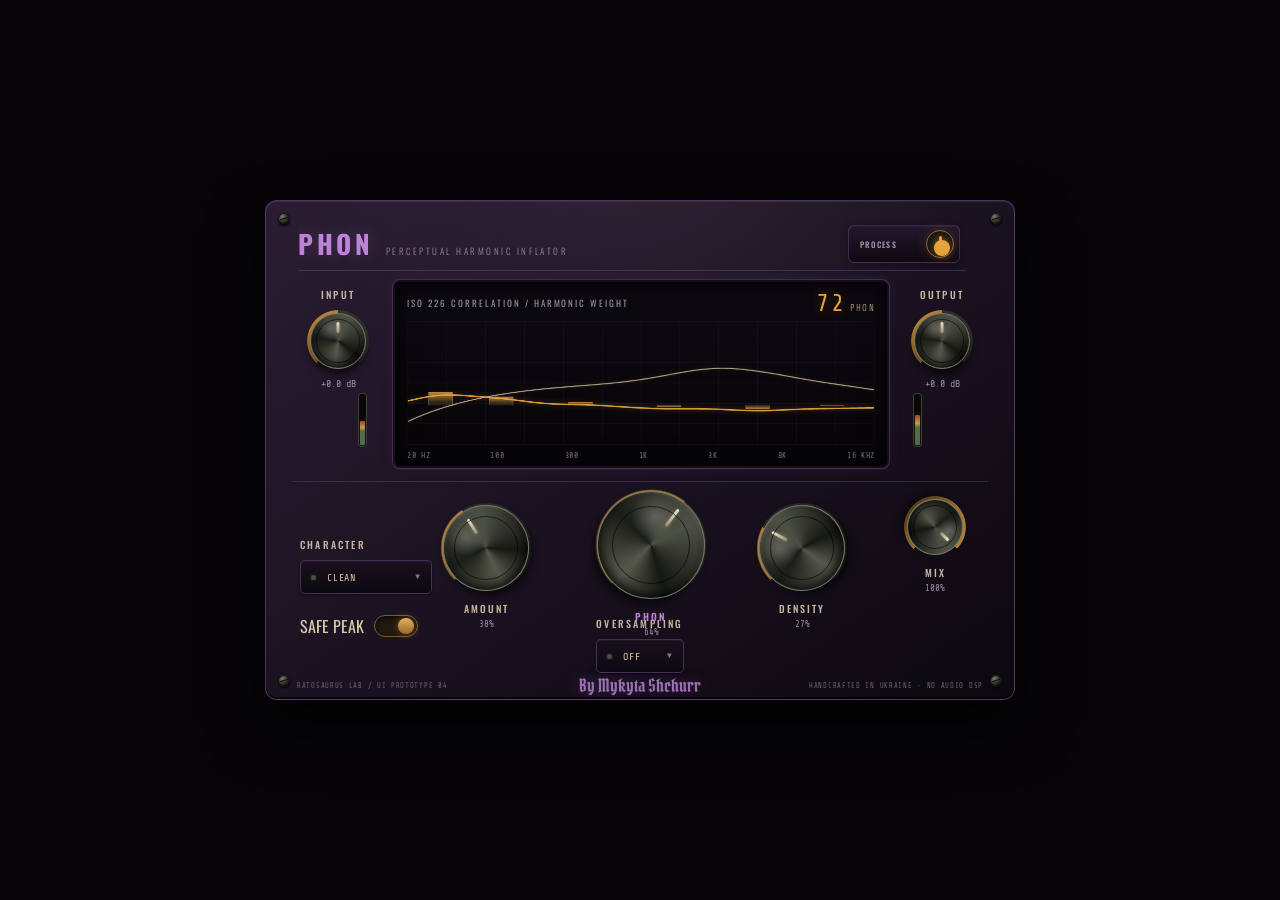
==== docs/index.html @ ac2d0121 "Copy UI prototype to /docs for GitHub Pages" ====
<!DOCTYPE html>
<html lang="uk">
<head>
<meta charset="utf-8" />
<meta name="viewport" content="width=device-width, initial-scale=1" />
<title>PHON — Perceptual Harmonic Inflator UI Prototype v4</title>
<link rel="preconnect" href="https://fonts.googleapis.com">
<link rel="preconnect" href="https://fonts.gstatic.com" crossorigin>
<link href="https://fonts.googleapis.com/css2?family=Oswald:wght@300;400;500;600;700&family=Pirata+One&family=Share+Tech+Mono&display=swap" rel="stylesheet">
<style>
 :root {
 --bg: #0a070c;
 --face: #1b1222;
 --panel: #241830;
 --panel2: #3a2a44;
 --edge: #7c4f96;
 --edge-dark: #09060b;
 --ivory: #d8c9a8;
 --muted: #9a8aa6;
 --purple: #b06fd0;
 --purple2: #bd83d6;
 --brass: #a9864e;
 --brass2: #d8c79e;
 --amber: #e6a33c;
 --red: #b8242a;
 --green: #71856a;
 }

 * { box-sizing: border-box; user-select: none; }
 html, body {
 height: 100%; margin: 0; background: #070508; color: var(--ivory);
 font-family: 'Oswald', 'Arial Narrow', Arial, sans-serif;
 }
 body { display: grid; place-items: center; overflow: hidden; }

 .shell {
 width:750px; height:500px; position:relative; overflow:hidden;
 transform:scale(var(--ui-scale, 1)); transform-origin:center center;
 border: 1px solid rgba(124,79,150,.58);
 border-radius: 12px;
 background:
 radial-gradient(circle at 50% -20%, rgba(255,255,255,.06), transparent 48%),
 linear-gradient(145deg, #2a1d32, #17101d 62%, #0c080f);
 box-shadow:
 0 26px 55px rgba(0,0,0,.72),
 inset 0 1px 0 rgba(255,255,255,.07),
 inset 0 -2px 0 rgba(0,0,0,.75);
 }
 .shell::before {
 content: ""; position: absolute; inset: 0; pointer-events: none; opacity: .12;
 background-image: repeating-linear-gradient(90deg, rgba(189,131,214,.035) 0 1px, transparent 1px 4px);
 mix-blend-mode: overlay;
 }

 .screw { position:absolute; width:12px; height:12px; border-radius:50%;
 background: radial-gradient(circle at 35% 30%, #77796d, #24261f 52%, #080907 74%);
 box-shadow: inset 0 0 0 1px #10110e, 0 1px 2px #000;
 }
 .screw::after { content:""; position:absolute; left:2px; right:2px; top:5px; height:1px; background:#0b0c09; transform:rotate(-18deg); }
 .s1{left:12px;top:12px}.s2{right:12px;top:12px}.s3{left:12px;bottom:12px}.s4{right:12px;bottom:12px}

 .topbar {
 position:absolute; left:32px; right:48px; top:16px; height:54px;
 display:grid; grid-template-columns:minmax(0,1fr) 118px; align-items:center; column-gap:24px;
 border-bottom:1px solid rgba(124,79,150,.38);
 }
 .brand { min-width:0; display:flex; align-items:baseline; gap:12px; overflow:hidden; }
 .brand .name { font-family:'Oswald',sans-serif; letter-spacing:.14em; font-size:26px; font-weight:700; color:var(--purple2); text-shadow:0 0 18px rgba(176,111,208,.28); }
 .brand .tag { min-width:0; overflow:hidden; white-space:nowrap; text-overflow:ellipsis; font-family:'Oswald',sans-serif; font-weight:300; font-size:9px; letter-spacing:.28em; color:#9a8aa6; text-transform:uppercase; }
 .serial { font-family:'Share Tech Mono',monospace; font-size:8px; color:#7a6a86; letter-spacing:.08em; white-space:nowrap; }

 .io { position:absolute; top:86px; width:96px; text-align:center; }
 .io.input{left:24px}.io.output{right:24px}

 .label { font-family:'Oswald',sans-serif; font-weight:500; font-size:10px; letter-spacing:.22em; color:#c9b8a0; text-transform:uppercase; margin-bottom:6px; }
 .subvalue { margin-top:4px; font-family:'Share Tech Mono',monospace; font-size:10px; color:#9a8aa6; }

 .display-wrap {
 position:absolute; left:126px; top:78px; width:498px; height:190px;
 border-radius:8px;
 background: linear-gradient(#0d0910, #070508);
 border:1px solid rgba(124,79,150,.52);
 box-shadow: inset 0 0 0 2px #160d18, inset 0 0 28px rgba(0,0,0,.92), 0 1px 0 rgba(255,255,255,.04), 0 0 14px rgba(124,79,150,.08);
 overflow:hidden;
 }
 .display-head { position:absolute; left:14px; right:14px; top:10px; height:26px; display:flex; justify-content:space-between; align-items:center; z-index:2; }
 .display-title { font-family:'Oswald',sans-serif; font-weight:400; font-size:9px; letter-spacing:.22em; color:#9a8aa6; }
 .phon-readout { font-family:'Share Tech Mono',monospace; color:var(--amber); letter-spacing:.08em; }
 .phon-readout strong{font-size:24px; font-weight:500; text-shadow:0 0 12px rgba(225,139,39,.35)}
 .phon-readout span{font-size:9px; color:#9a8b70; margin-left:5px}
 #scope { position:absolute; inset:0; width:100%; height:100%; }
 .display-footer { position:absolute; left:14px; right:14px; bottom:8px; display:flex; justify-content:space-between; z-index:2; color:#7a6a86; font-family:'Share Tech Mono',monospace; font-size:8px; letter-spacing:.08em; }

 .meter { position:absolute; top:192px; width:9px; height:54px; border:1px solid #3d4036; background:#070806; border-radius:3px; overflow:hidden; }
 .meter.input{left:92px}.meter.output{right:92px}
 .meter-fill{position:absolute; left:1px; right:1px; bottom:1px; height:35%; border-radius:1px; background:linear-gradient(to top,#536c4d 0 58%,#c29a42 72%,#a64432 100%); box-shadow:0 0 7px rgba(183,144,53,.24)}

 .bottom-panel {
 position:absolute; left:26px; right:26px; bottom:26px; height:192px;
 border-top:1px solid rgba(124,79,150,.34);
 display:flex; align-items:flex-end; justify-content:center;
 }

 .knob-unit { position:absolute; text-align:center; }
 .amount{left:146px; top:18px}.phon{left:300px; top:4px}.density{left:462px; top:18px}
 .mix{left:610px; top:12px}

 .knob {
 --angle:-135deg;
 width:96px; height:96px; position:relative; margin:auto; cursor:ns-resize;
 border-radius:50%; touch-action:none; outline:none;
 }
 .knob:hover { filter:brightness(1.08); }
 .knob:focus-visible { box-shadow:0 0 0 2px rgba(189,131,214,.48), 0 0 16px rgba(176,111,208,.18); }
 .knob.dragging { filter:brightness(1.15); }
 .knob.large{width:96px;height:96px}.knob.hero{width:118px;height:118px}.knob.small{width:66px;height:66px}
 .knob-face {
 position:absolute; inset:5px; border-radius:50%;
 background:
 radial-gradient(circle at 36% 27%, rgba(255,255,255,.20), transparent 22%),
 conic-gradient(from 25deg,#4d5045,#161813 28%,#55584b 45%,#1b1d18 70%,#44473c 91%,#4d5045);
 border:1px solid #777967;
 box-shadow:0 6px 8px rgba(0,0,0,.62), inset 0 2px 3px rgba(255,255,255,.08), inset 0 -5px 8px rgba(0,0,0,.75);
 transform:rotate(var(--angle));
 }
 .knob-face::before {
 content:""; position:absolute; left:50%; top:8px; width:3px; height:20%; transform:translateX(-50%);
 background:linear-gradient(#efe7d0,#9c8e70); border-radius:2px; box-shadow:0 0 4px rgba(255,225,167,.25);
 }
 .knob::before {
 content:""; position:absolute; inset:0; border-radius:50%;
 background:conic-gradient(from -135deg, var(--amber) 0deg, var(--amber) var(--arc,0deg), #36392f var(--arc,0deg), #36392f 270deg, transparent 270deg);
 -webkit-mask:radial-gradient(circle,transparent 57%,#000 59%,#000 65%,transparent 67%);
 mask:radial-gradient(circle,transparent 57%,#000 59%,#000 65%,transparent 67%);
 opacity:.78;
 }
 .knob::after {
 content:""; position:absolute; inset:17%; border-radius:50%; border:1px solid rgba(0,0,0,.6); pointer-events:none;
 }
 .knob-label{margin-top:5px; font-family:'Oswald',sans-serif; font-weight:500; font-size:10px; letter-spacing:.20em; color:#c9b8a0}
 .knob-value{font-family:'Share Tech Mono',monospace;font-size:9px;color:#9a8aa6;margin-top:3px}
 .hero-label{color:var(--purple2); font-weight:600; text-shadow:0 0 10px rgba(176,111,208,.24)}

 .character {
 position:absolute; left:8px; top:55px; width:132px; z-index:20;
 }

 .popup-select { position:relative; margin-top:8px; }
 .select-trigger {
 width:100%; height:34px; display:grid; grid-template-columns:10px 1fr 14px; align-items:center; gap:7px;
 padding:0 9px; border:1px solid rgba(124,79,150,.52); border-radius:5px;
 background:linear-gradient(#17101d,#0d0910); color:var(--ivory); cursor:pointer;
 box-shadow:inset 0 1px 0 rgba(255,255,255,.035), 0 1px 2px rgba(0,0,0,.55);
 font-family:'Share Tech Mono',monospace; font-size:10px; letter-spacing:.08em; text-align:left;
 }
 .select-trigger:hover,.select-trigger:focus-visible { border-color:rgba(189,131,214,.90); outline:none; }
 .popup-select.open .select-trigger { border-color:var(--brass2); box-shadow:0 0 12px rgba(216,199,158,.12), inset 0 1px 0 rgba(255,255,255,.05); }
 .select-led { width:7px; height:7px; border-radius:50%; background:#4d5044; box-shadow:inset 0 0 0 1px #111; }
 .popup-select.open .select-led { background:var(--amber); box-shadow:0 0 8px rgba(230,163,60,.65); }
 .select-value { overflow:hidden; white-space:nowrap; text-overflow:ellipsis; }
 .select-chevron { color:#887795; font-size:12px; text-align:right; transform:translateY(-1px); }
 .popup-select.open .select-chevron { transform:rotate(180deg) translateY(1px); }

 .select-menu {
 position:absolute; left:0; bottom:calc(100% + 7px); min-width:190px; display:none; z-index:90;
 padding:5px; border:1px solid rgba(189,131,214,.62); border-radius:7px;
 background:linear-gradient(155deg,#241830,#110b16 68%); box-shadow:0 16px 34px rgba(0,0,0,.72), inset 0 1px 0 rgba(255,255,255,.05);
 }
 .oversampling .select-menu { left:auto; right:0; min-width:180px; }
 .popup-select.open .select-menu { display:block; animation:menuIn .12s ease-out; }
 @keyframes menuIn { from { opacity:0; transform:translateY(5px) scale(.985); } to { opacity:1; transform:none; } }
 .select-option {
 width:100%; min-height:39px; display:grid; grid-template-columns:58px 1fr; align-items:center; gap:9px;
 padding:6px 8px; border:0; border-radius:4px; background:transparent; color:#94849f; cursor:pointer; text-align:left;
 font-family:'Oswald',sans-serif;
 }
 .select-option:hover,.select-option:focus-visible { background:rgba(176,111,208,.11); color:var(--ivory); outline:none; }
 .select-option.active { background:linear-gradient(90deg,rgba(169,134,78,.28),rgba(169,134,78,.04)); color:var(--brass2); }
 .select-option b { font-family:'Share Tech Mono',monospace; font-size:10px; font-weight:400; letter-spacing:.08em; }
 .select-option span { font-size:8px; font-weight:300; letter-spacing:.08em; line-height:1.25; color:#7e6e89; }
 .select-option.active span { color:#ab9678; }

 .switch-unit { position:absolute; left:8px; top:132px; width:118px; display:flex; align-items:center; justify-content:space-between; }
 .toggle { width:44px; height:22px; position:relative; border-radius:12px; border:1px solid #4a4d42; background:#0d0910; cursor:pointer; box-shadow:inset 0 2px 5px rgba(0,0,0,.7); }
 .toggle::after { content:""; position:absolute; width:16px; height:16px; top:2px; left:3px; border-radius:50%; background:linear-gradient(#7a7d6d,#34372e); transition:.16s; box-shadow:0 1px 3px #000; }
 .toggle.on{border-color:#765c39;background:#21180f}.toggle.on::after{left:23px;background:linear-gradient(#e0b15d,#9a692f);box-shadow:0 0 8px rgba(225,139,39,.45)}

 .bypass { position:absolute; right:8px; top:53px; width:118px; text-align:center; }
 .bypass-button { margin:7px auto 0; width:48px;height:48px;border-radius:50%;cursor:pointer;
 border:1px solid #4e5145;background:radial-gradient(circle,#20231d,#0d0f0c 67%);box-shadow:inset 0 0 0 4px #141611,0 2px 4px #000;
 position:relative;
 }
 .bypass-button::before{content:"";position:absolute;left:21px;top:9px;width:4px;height:16px;border-radius:2px;background:#696c5f}
 .bypass-button::after{content:"";position:absolute;left:13px;top:14px;width:20px;height:20px;border:3px solid #696c5f;border-top-color:transparent;border-radius:50%}
 .bypass-button.on{border-color:#956f3c;box-shadow:inset 0 0 0 4px #171510,0 0 14px rgba(226,139,39,.18)}
 .bypass-button.on::before,.bypass-button.on::after{background:var(--amber);border-color:var(--amber);border-top-color:transparent;filter:drop-shadow(0 0 4px rgba(225,139,39,.5))}

 .process-top { width:112px; height:38px; display:grid; grid-template-columns:1fr 30px; align-items:center; gap:8px;
 padding:0 5px 0 11px; border:1px solid rgba(124,79,150,.42); border-radius:6px;
 background:linear-gradient(180deg,rgba(36,24,48,.88),rgba(12,8,15,.92));
 box-shadow:inset 0 1px 0 rgba(255,255,255,.035),0 2px 7px rgba(0,0,0,.32);
 }
 .process-top .process-caption {
 min-width:0; font-family:'Oswald',sans-serif; font-weight:500; font-size:8px;
 letter-spacing:.16em; color:#a99ab3; text-align:left; white-space:nowrap;
 }
 .process-top .bypass-button { margin:0; width:28px; height:28px; justify-self:end; }
 .process-top .bypass-button::before { left:12px; top:5px; width:3px; height:10px; }
 .process-top .bypass-button::after { left:7px; top:9px; width:12px; height:12px; border-width:2px; }

 .footerbar { position:absolute; left:31px; right:31px; bottom:3px; height:20px; display:grid; grid-template-columns:1fr auto 1fr; align-items:center; }
 .footer-left,.footer-right { font-family:'Share Tech Mono',monospace; font-size:7px; letter-spacing:.10em; color:#6f6078; }
 .footer-right { text-align:right; }
 .signature { font-family:'Pirata One',serif; font-size:18px; line-height:1; color:#9a6fb0; text-shadow:0 0 14px rgba(176,111,208,.34); white-space:nowrap; padding:0 16px; }

 .tooltip { position:fixed; pointer-events:none; z-index:99; padding:6px 8px; background:#090a08; border:1px solid #4d5044; border-radius:4px; color:#bdb9a8; font-size:10px; opacity:0; transform:translateY(4px); transition:.1s; max-width:220px; }
 .tooltip.show{opacity:1;transform:translateY(0)}
</style>
</head>
<body>
<div class="shell" id="plugin">
 <span class="screw s1"></span><span class="screw s2"></span><span class="screw s3"></span><span class="screw s4"></span>
 <div class="topbar">
 <div class="brand"><div class="name">PHON</div><div class="tag">Perceptual Harmonic Inflator</div></div>
 <div class="top-actions">
 <div class="process-top">
 <span class="process-caption">PROCESS</span>
 <div class="bypass-button on" id="processButton" role="button" tabindex="0" aria-label="Process" aria-pressed="true" data-tip="Увімкнення або байпас усього процесора."></div>
 </div>
 </div>
 </div>

 <div class="io input">
 <div class="label">Input</div>
 <div class="knob small" data-id="input" data-min="-12" data-max="12" data-value="0" data-default="0" data-unit=" dB" data-tip="Вхідний трім перед аналізатором і генератором гармонік."><div class="knob-face"></div></div>
 <div class="subvalue" data-readout="input">0.0 dB</div>
 </div>
 <div class="meter input"><div class="meter-fill" id="meterIn"></div></div>

 <div class="io output">
 <div class="label">Output</div>
 <div class="knob small" data-id="output" data-min="-12" data-max="12" data-value="0" data-default="0" data-unit=" dB" data-tip="Вихідний трім після Safe Peak."><div class="knob-face"></div></div>
 <div class="subvalue" data-readout="output">0.0 dB</div>
 </div>
 <div class="meter output"><div class="meter-fill" id="meterOut"></div></div>

 <div class="display-wrap" data-tip="Візуалізація віртуального рівня PHON, кривої слухової чутливості та ваг шести гармонічних смуг.">
 <div class="display-head"><div class="display-title">ISO 226 CORRELATION / HARMONIC WEIGHT</div><div class="phon-readout"><strong id="phonNumber">62</strong><span>PHON</span></div></div>
 <canvas id="scope" width="996" height="380"></canvas>
 <div class="display-footer"><span>20 HZ</span><span>100</span><span>300</span><span>1K</span><span>3K</span><span>8K</span><span>16 KHZ</span></div>
 </div>

 <div class="bottom-panel">
 <div class="character">
 <div class="label">Character</div>
 <div class="popup-select" id="characterSelect" data-select="character">
 <button class="select-trigger" id="characterTrigger" type="button" aria-haspopup="menu" aria-expanded="false" data-tip="Вибір характеру гармонічного ядра.">
 <span class="select-led"></span><span class="select-value">CLEAN</span><span class="select-chevron">▾</span>
 </button>
 <div class="select-menu" role="menu" aria-label="Character mode">
 <button class="select-option active" type="button" role="menuitem" data-value="CLEAN"><b>CLEAN</b><span>Neutral harmonic remap</span></button>
 <button class="select-option" type="button" role="menuitem" data-value="TUBE"><b>TUBE</b><span>Even, soft and rounded</span></button>
 <button class="select-option" type="button" role="menuitem" data-value="IRON"><b>IRON</b><span>Odd, firm transformer tone</span></button>
 <button class="select-option" type="button" role="menuitem" data-value="DENSE"><b>DENSE</b><span>Maximum inflation density</span></button>
 </div>
 </div>
 </div>

 <div class="switch-unit">
 <span class="toggle-text">SAFE PEAK</span><div class="toggle on" id="safePeak" data-tip="Імітація true-peak захисту. У прототипі змінює поведінку вихідного індикатора."></div>
 </div>

 <div class="knob-unit amount">
 <div class="knob large" data-id="amount" data-min="0" data-max="100" data-value="38" data-default="35" data-unit="%" data-tip="Загальна інтенсивність генерації гармонік."><div class="knob-face"></div></div>
 <div class="knob-label">AMOUNT</div><div class="knob-value" data-readout="amount">38%</div>
 </div>

 <div class="knob-unit phon">
 <div class="knob hero" data-id="phon" data-min="0" data-max="100" data-value="64" data-default="50" data-unit="%" data-tip="Сила кореляції гармонік із моделлю слуху ISO 226. 0% = звичайний інфлятор."><div class="knob-face"></div></div>
 <div class="knob-label hero-label">PHON</div><div class="knob-value" data-readout="phon">64%</div>
 </div>

 <div class="knob-unit density">
 <div class="knob large" data-id="density" data-min="0" data-max="100" data-value="27" data-default="20" data-unit="%" data-tip="Адаптивне ущільнення та зменшення crest factor."><div class="knob-face"></div></div>
 <div class="knob-label">DENSITY</div><div class="knob-value" data-readout="density">27%</div>
 </div>

 <div class="knob-unit mix">
 <div class="knob small" data-id="mix" data-min="0" data-max="100" data-value="100" data-default="100" data-unit="%" data-tip="Глобальне співвідношення Dry/Wet."><div class="knob-face"></div></div>
 <div class="knob-label">MIX</div><div class="knob-value" data-readout="mix">100%</div>
 </div>

 <div class="oversampling">
 <div class="label">Oversampling</div>
 <div class="popup-select" id="oversamplingSelect" data-select="oversampling">
 <button class="select-trigger" id="oversamplingTrigger" type="button" aria-haspopup="menu" aria-expanded="false" data-tip="Вибір внутрішнього oversampling. OFF залишає нативну частоту дискретизації.">
 <span class="select-led"></span><span class="select-value">OFF</span><span class="select-chevron">▾</span>
 </button>
 <div class="select-menu" role="menu" aria-label="Oversampling mode">
 <button class="select-option active" type="button" role="menuitem" data-value="OFF"><b>OFF</b><span>Native sample rate</span></button>
 <button class="select-option" type="button" role="menuitem" data-value="2×"><b>2×</b><span>Low CPU / tracking</span></button>
 <button class="select-option" type="button" role="menuitem" data-value="4×"><b>4×</b><span>Balanced quality</span></button>
 <button class="select-option" type="button" role="menuitem" data-value="8×"><b>8×</b><span>Maximum quality</span></button>
 </div>
 </div>
 </div>
 </div>
 <div class="footerbar">
 <div class="footer-left">RATOSAURUS LAB / UI PROTOTYPE 04</div>
 <div class="signature">By Mykyta Shchurr</div>
 <div class="footer-right">HANDCRAFTED IN UKRAINE · NO AUDIO DSP</div>
 </div>
</div>
<div class="tooltip" id="tooltip"></div>
<script>
(() => {
 'use strict';

 const state = {
 input: 0, output: 0, amount: 38, phon: 64, density: 27, mix: 100,
 character: 'CLEAN', safePeak: true, process: true, oversampling: 'OFF'
 };

 const canvas = document.getElementById('scope');
 const ctx = canvas.getContext('2d');
 const tooltip = document.getElementById('tooltip');
 const meterIn = document.getElementById('meterIn');
 const meterOut = document.getElementById('meterOut');
 let phase = 0;

 function clamp(value, min, max) {
 return Math.max(min, Math.min(max, value));
 }

 function formatValue(id, value, unit) {
 if (id === 'input' || id === 'output') return `${value >= 0 ? '+' : ''}${value.toFixed(1)} dB`;
 return `${Math.round(value)}${unit}`;
 }

 function draw() {
 const w = canvas.width, h = canvas.height;
 ctx.clearRect(0, 0, w, h);

 const plot = { x: 30, y: 84, w: w - 60, h: h - 132 };
 ctx.save();
 ctx.strokeStyle = 'rgba(124,79,150,.16)';
 ctx.lineWidth = 1;
 for (let i = 0; i <= 12; i++) {
 const x = plot.x + plot.w * i / 12;
 ctx.beginPath(); ctx.moveTo(x, plot.y); ctx.lineTo(x, plot.y + plot.h); ctx.stroke();
 }
 for (let i = 0; i <= 6; i++) {
 const y = plot.y + plot.h * i / 6;
 ctx.beginPath(); ctx.moveTo(plot.x, y); ctx.lineTo(plot.x + plot.w, y); ctx.stroke();
 }

 const phonInfluence = state.phon / 100;
 const amount = state.process ? state.amount / 100 : 0;
 const charScale = ({ CLEAN: 0.72, TUBE: 0.86, IRON: 1.0, DENSE: 1.22 })[state.character] ?? 0.72;
 const osScale = ({ OFF: 0.94, '2×': 0.98, '4×': 1.0, '8×': 1.02 })[state.oversampling] ?? 1.0;
 const centers = [0.07, 0.20, 0.37, 0.56, 0.75, 0.91];
 const sensitivity = [1.0, 0.64, 0.23, -0.12, -0.29, -0.08];
 const weights = sensitivity.map((s, i) =>
 s * phonInfluence * amount * charScale * osScale * (1 + state.density / 220) * (1 + Math.sin(phase + i * .7) * .025)
 );

 centers.forEach((c, i) => {
 const x = plot.x + plot.w * c;
 const base = plot.y + plot.h * .68;
 const barH = weights[i] * plot.h * .55;
 const grad = ctx.createLinearGradient(0, base - barH, 0, base);
 grad.addColorStop(0, 'rgba(230,163,60,.84)');
 grad.addColorStop(1, 'rgba(98,85,51,.22)');
 ctx.fillStyle = grad;
 ctx.fillRect(x - 24, base - barH, 48, barH);
 ctx.strokeStyle = 'rgba(216,199,158,.40)';
 ctx.strokeRect(x - 24, base - barH, 48, barH);
 });

 ctx.beginPath();
 for (let i = 0; i <= 180; i++) {
 const t = i / 180;
 const low = .62 * Math.exp(-t * 5.4);
 const presence = -.20 * Math.exp(-Math.pow((t - .67) / .15, 2));
 const air = .14 * Math.pow(Math.max(0, t - .78) / .22, 1.65);
 const dynamic = 1 - phonInfluence * .72;
 const yy = .48 + (low + presence + air) * dynamic;
 const x = plot.x + plot.w * t, y = plot.y + plot.h * yy;
 i ? ctx.lineTo(x, y) : ctx.moveTo(x, y);
 }
 ctx.strokeStyle = 'rgba(216,201,168,.78)';
 ctx.lineWidth = 2.2;
 ctx.shadowColor = 'rgba(230,163,60,.25)';
 ctx.shadowBlur = 8;
 ctx.stroke();
 ctx.shadowBlur = 0;

 ctx.beginPath();
 for (let i = 0; i <= 180; i++) {
 const t = i / 180;
 let yv = 0;
 centers.forEach((c, j) => yv += weights[j] * Math.exp(-Math.pow((t - c) / .095, 2)));
 const x = plot.x + plot.w * t, y = plot.y + plot.h * (.70 - yv * .48);
 i ? ctx.lineTo(x, y) : ctx.moveTo(x, y);
 }
 ctx.strokeStyle = state.process ? 'rgba(230,163,60,.94)' : 'rgba(108,96,117,.48)';
 ctx.lineWidth = 3;
 ctx.shadowColor = state.process ? 'rgba(230,163,60,.45)' : 'transparent';
 ctx.shadowBlur = 12;
 ctx.stroke();
 ctx.restore();

 const virtualPhon = Math.round(30 + state.phon * .62 + state.input * .45 + state.amount * .06);
 document.getElementById('phonNumber').textContent = clamp(virtualPhon, 0, 100);
 }

 function setKnob(knob, value) {
 const id = knob.dataset.id;
 const min = Number(knob.dataset.min);
 const max = Number(knob.dataset.max);
 const nextValue = clamp(Number(value), min, max);
 knob.dataset.value = String(nextValue);
 state[id] = nextValue;

 const norm = (nextValue - min) / (max - min);
 knob.style.setProperty('--angle', `${-135 + norm * 270}deg`);
 knob.style.setProperty('--arc', `${norm * 270}deg`);
 knob.setAttribute('aria-valuenow', String(Math.round(nextValue * 10) / 10));

 const readout = document.querySelector(`[data-readout="${id}"]`);
 if (readout) readout.textContent = formatValue(id, nextValue, knob.dataset.unit || '');
 draw();
 }

 const knobs = [...document.querySelectorAll('.knob[data-id]')];
 knobs.forEach(knob => {
 knob.tabIndex = 0;
 knob.setAttribute('role', 'slider');
 knob.setAttribute('aria-label', knob.dataset.id);
 knob.setAttribute('aria-valuemin', knob.dataset.min);
 knob.setAttribute('aria-valuemax', knob.dataset.max);

 let drag = null;

 knob.addEventListener('pointerdown', event => {
 event.preventDefault();
 drag = { pointerId: event.pointerId, startY: event.clientY, startX: event.clientX, startValue: Number(knob.dataset.value) };
 knob.classList.add('dragging');
 knob.setPointerCapture?.(event.pointerId);
 knob.focus();
 });

 knob.addEventListener('pointermove', event => {
 if (!drag || drag.pointerId !== event.pointerId) return;
 const min = Number(knob.dataset.min), max = Number(knob.dataset.max);
 const vertical = drag.startY - event.clientY;
 const horizontal = event.clientX - drag.startX;
 const distance = vertical + horizontal * .35;
 const fine = event.shiftKey ? .18 : 1;
 setKnob(knob, drag.startValue + distance * (max - min) / 160 * fine);
 });

 const finishDrag = event => {
 if (!drag || (event.pointerId != null && event.pointerId !== drag.pointerId)) return;
 knob.classList.remove('dragging');
 try { knob.releasePointerCapture?.(drag.pointerId); } catch (_) {}
 drag = null;
 };
 knob.addEventListener('pointerup', finishDrag);
 knob.addEventListener('pointercancel', finishDrag);
 knob.addEventListener('lostpointercapture', () => { knob.classList.remove('dragging'); drag = null; });

 knob.addEventListener('wheel', event => {
 event.preventDefault();
 const min = Number(knob.dataset.min), max = Number(knob.dataset.max);
 const step = (max - min) / (event.shiftKey ? 500 : 100);
 setKnob(knob, Number(knob.dataset.value) + (event.deltaY < 0 ? step : -step));
 }, { passive: false });

 knob.addEventListener('keydown', event => {
 const min = Number(knob.dataset.min), max = Number(knob.dataset.max);
 const step = (max - min) / (event.shiftKey ? 500 : 100);
 if (['ArrowUp', 'ArrowRight'].includes(event.key)) { event.preventDefault(); setKnob(knob, Number(knob.dataset.value) + step); }
 if (['ArrowDown', 'ArrowLeft'].includes(event.key)) { event.preventDefault(); setKnob(knob, Number(knob.dataset.value) - step); }
 if (event.key === 'Home') { event.preventDefault(); setKnob(knob, min); }
 if (event.key === 'End') { event.preventDefault(); setKnob(knob, max); }
 });

 knob.addEventListener('dblclick', event => {
 event.preventDefault();
 setKnob(knob, Number(knob.dataset.default));
 });

 setKnob(knob, Number(knob.dataset.value));
 });

 function closeSelect(select) {
 select.classList.remove('open');
 select.querySelector('.select-trigger').setAttribute('aria-expanded', 'false');
 }

 function initialiseSelect(selectId, stateKey) {
 const select = document.getElementById(selectId);
 const trigger = select.querySelector('.select-trigger');
 const valueNode = trigger.querySelector('.select-value');
 const options = [...select.querySelectorAll('.select-option')];

 trigger.addEventListener('click', event => {
 event.stopPropagation();
 document.querySelectorAll('.popup-select.open').forEach(other => { if (other !== select) closeSelect(other); });
 const opening = !select.classList.contains('open');
 select.classList.toggle('open', opening);
 trigger.setAttribute('aria-expanded', String(opening));
 if (opening) select.querySelector('.select-option.active')?.focus();
 });

 options.forEach(option => option.addEventListener('click', event => {
 event.stopPropagation();
 options.forEach(item => item.classList.remove('active'));
 option.classList.add('active');
 const value = option.dataset.value;
 state[stateKey] = value;
 valueNode.textContent = value;
 closeSelect(select);
 trigger.focus();
 draw();
 }));
 }

 initialiseSelect('characterSelect', 'character');
 initialiseSelect('oversamplingSelect', 'oversampling');
 document.addEventListener('pointerdown', () => document.querySelectorAll('.popup-select.open').forEach(closeSelect));
 document.addEventListener('keydown', event => {
 if (event.key === 'Escape') document.querySelectorAll('.popup-select.open').forEach(closeSelect);
 });

 document.getElementById('safePeak').addEventListener('click', event => {
 event.currentTarget.classList.toggle('on');
 state.safePeak = event.currentTarget.classList.contains('on');
 });

 const processButton = document.getElementById('processButton');
 function toggleProcess() {
 state.process = !state.process;
 processButton.classList.toggle('on', state.process);
 processButton.setAttribute('aria-pressed', String(state.process));
 draw();
 }
 processButton.addEventListener('click', toggleProcess);
 processButton.addEventListener('keydown', event => {
 if (event.key === 'Enter' || event.key === ' ') {
 event.preventDefault();
 toggleProcess();
 }
 });

 document.querySelectorAll('[data-tip]').forEach(element => {
 element.addEventListener('mouseenter', () => {
 tooltip.textContent = element.dataset.tip;
 tooltip.classList.add('show');
 });
 element.addEventListener('mousemove', event => {
 tooltip.style.left = `${event.clientX + 12}px`;
 tooltip.style.top = `${event.clientY + 12}px`;
 });
 element.addEventListener('mouseleave', () => tooltip.classList.remove('show'));
 });

 function fitPrototypeToViewport() {
 const horizontalPadding = 24;
 const verticalPadding = 24;
 const scale = Math.min(
 1,
 (window.innerWidth - horizontalPadding) / 750,
 (window.innerHeight - verticalPadding) / 500
 );
 document.documentElement.style.setProperty('--ui-scale', String(Math.max(0.35, scale)));
 }
 window.addEventListener('resize', fitPrototypeToViewport);
 fitPrototypeToViewport();

 function animate() {
 phase += .025;
 const signal = .35 + .22 * Math.sin(phase * 1.9) + .12 * Math.sin(phase * 4.7);
 const inLevel = clamp(signal + state.input / 45, .08, .92);
 let outLevel = inLevel + state.amount / 500 + state.density / 650 + state.output / 48;
 if (state.safePeak) outLevel = Math.min(.93, outLevel);
 if (!state.process) outLevel = inLevel;
 meterIn.style.height = `${inLevel * 100}%`;
 meterOut.style.height = `${clamp(outLevel, .05, .98) * 100}%`;
 draw();
 requestAnimationFrame(animate);
 }

 draw();
 animate();
})();
</script>
</body>
</html>
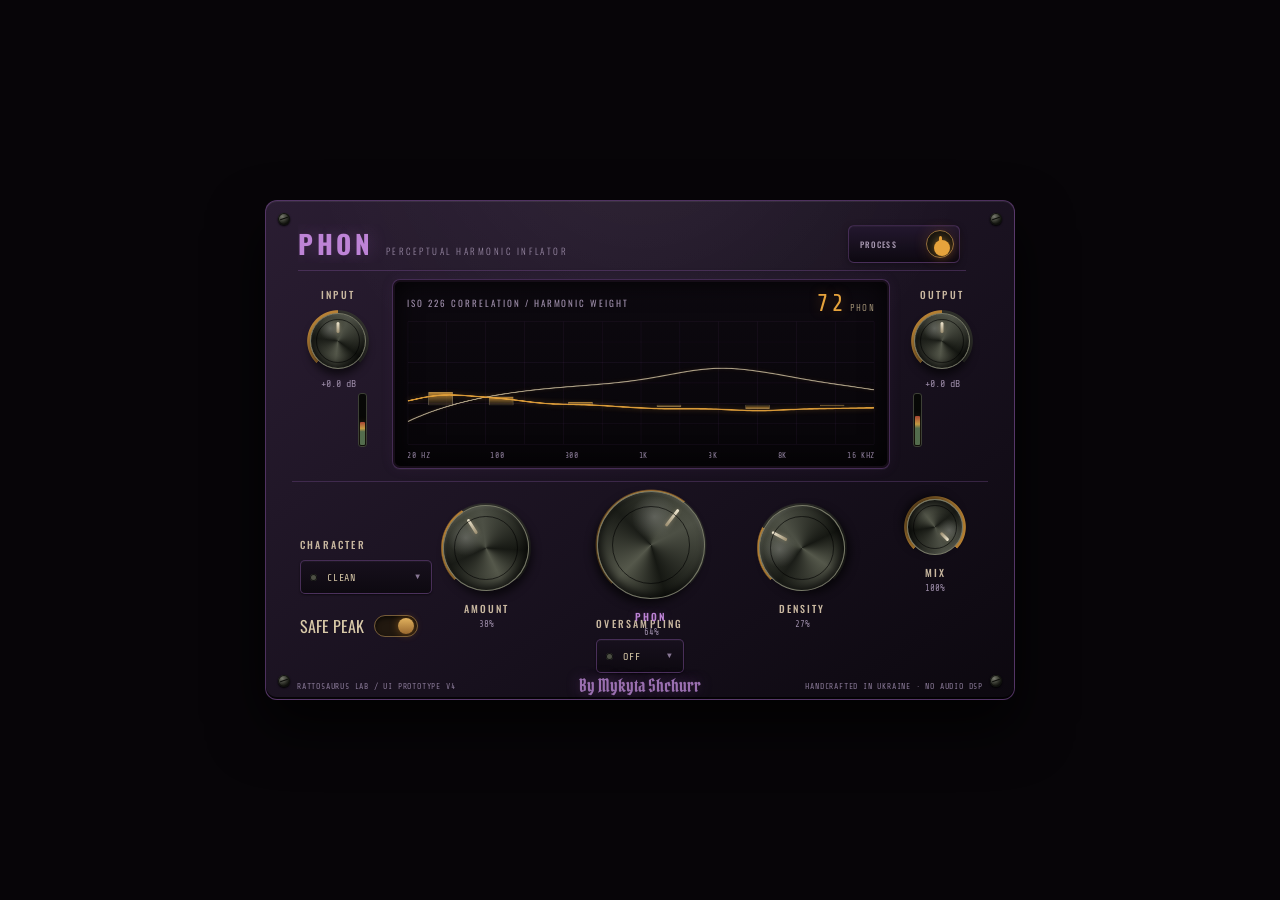
==== commit 2b227282: "fix(build): make CMake configure, fix test target and CI branches; audit prototype a11y - CMake: use" ====
--- a/docs/index.html
+++ b/docs/index.html
@@ -89,7 +89,7 @@
  .phon-readout strong{font-size:24px; font-weight:500; text-shadow:0 0 12px rgba(225,139,39,.35)}
  .phon-readout span{font-size:9px; color:#9a8b70; margin-left:5px}
  #scope { position:absolute; inset:0; width:100%; height:100%; }
- .display-footer { position:absolute; left:14px; right:14px; bottom:8px; display:flex; justify-content:space-between; z-index:2; color:#7a6a86; font-family:'Share Tech Mono',monospace; font-size:8px; letter-spacing:.08em; }
+ .display-footer { position:absolute; left:14px; right:14px; bottom:8px; display:flex; justify-content:space-between; z-index:2; color:#8f7f9c; font-family:'Share Tech Mono',monospace; font-size:8px; letter-spacing:.08em; }
 
  .meter { position:absolute; top:192px; width:9px; height:54px; border:1px solid #3d4036; background:#070806; border-radius:3px; overflow:hidden; }
  .meter.input{left:92px}.meter.output{right:92px}
@@ -209,7 +209,7 @@
  .process-top .bypass-button::after { left:7px; top:9px; width:12px; height:12px; border-width:2px; }
 
  .footerbar { position:absolute; left:31px; right:31px; bottom:3px; height:20px; display:grid; grid-template-columns:1fr auto 1fr; align-items:center; }
- .footer-left,.footer-right { font-family:'Share Tech Mono',monospace; font-size:7px; letter-spacing:.10em; color:#6f6078; }
+ .footer-left,.footer-right { font-family:'Share Tech Mono',monospace; font-size:8px; letter-spacing:.10em; color:#8a7a98; }
  .footer-right { text-align:right; }
  .signature { font-family:'Pirata One',serif; font-size:18px; line-height:1; color:#9a6fb0; text-shadow:0 0 14px rgba(176,111,208,.34); white-space:nowrap; padding:0 16px; }
 
@@ -267,7 +267,7 @@
  </div>
 
  <div class="switch-unit">
- <span class="toggle-text">SAFE PEAK</span><div class="toggle on" id="safePeak" data-tip="Імітація true-peak захисту. У прототипі змінює поведінку вихідного індикатора."></div>
+ <span class="toggle-text">SAFE PEAK</span><div class="toggle on" id="safePeak" role="switch" tabindex="0" aria-checked="true" aria-label="Safe Peak" data-tip="Імітація true-peak захисту. У прототипі змінює поведінку вихідного індикатора."></div>
  </div>
 
  <div class="knob-unit amount">
@@ -306,7 +306,7 @@
  </div>
  </div>
  <div class="footerbar">
- <div class="footer-left">RATOSAURUS LAB / UI PROTOTYPE 04</div>
+ <div class="footer-left">RATTOSAURUS LAB / UI PROTOTYPE V4</div>
  <div class="signature">By Mykyta Shchurr</div>
  <div class="footer-right">HANDCRAFTED IN UKRAINE · NO AUDIO DSP</div>
  </div>
@@ -426,6 +426,7 @@
  knob.style.setProperty('--angle', `${-135 + norm * 270}deg`);
  knob.style.setProperty('--arc', `${norm * 270}deg`);
  knob.setAttribute('aria-valuenow', String(Math.round(nextValue * 10) / 10));
+ knob.setAttribute('aria-valuetext', formatValue(id, nextValue, knob.dataset.unit || ''));
 
  const readout = document.querySelector(`[data-readout="${id}"]`);
  if (readout) readout.textContent = formatValue(id, nextValue, knob.dataset.unit || '');
@@ -436,7 +437,8 @@
  knobs.forEach(knob => {
  knob.tabIndex = 0;
  knob.setAttribute('role', 'slider');
- knob.setAttribute('aria-label', knob.dataset.id);
+ const caption = knob.parentElement.querySelector('.label, .knob-label');
+ knob.setAttribute('aria-label', caption ? caption.textContent.trim() : knob.dataset.id);
  knob.setAttribute('aria-valuemin', knob.dataset.min);
  knob.setAttribute('aria-valuemax', knob.dataset.max);
 
@@ -534,9 +536,18 @@
  if (event.key === 'Escape') document.querySelectorAll('.popup-select.open').forEach(closeSelect);
  });
 
- document.getElementById('safePeak').addEventListener('click', event => {
- event.currentTarget.classList.toggle('on');
- state.safePeak = event.currentTarget.classList.contains('on');
+ const safePeakToggle = document.getElementById('safePeak');
+ function toggleSafePeak() {
+ state.safePeak = !state.safePeak;
+ safePeakToggle.classList.toggle('on', state.safePeak);
+ safePeakToggle.setAttribute('aria-checked', String(state.safePeak));
+ }
+ safePeakToggle.addEventListener('click', toggleSafePeak);
+ safePeakToggle.addEventListener('keydown', event => {
+ if (event.key === 'Enter' || event.key === ' ') {
+ event.preventDefault();
+ toggleSafePeak();
+ }
  });
 
  const processButton = document.getElementById('processButton');
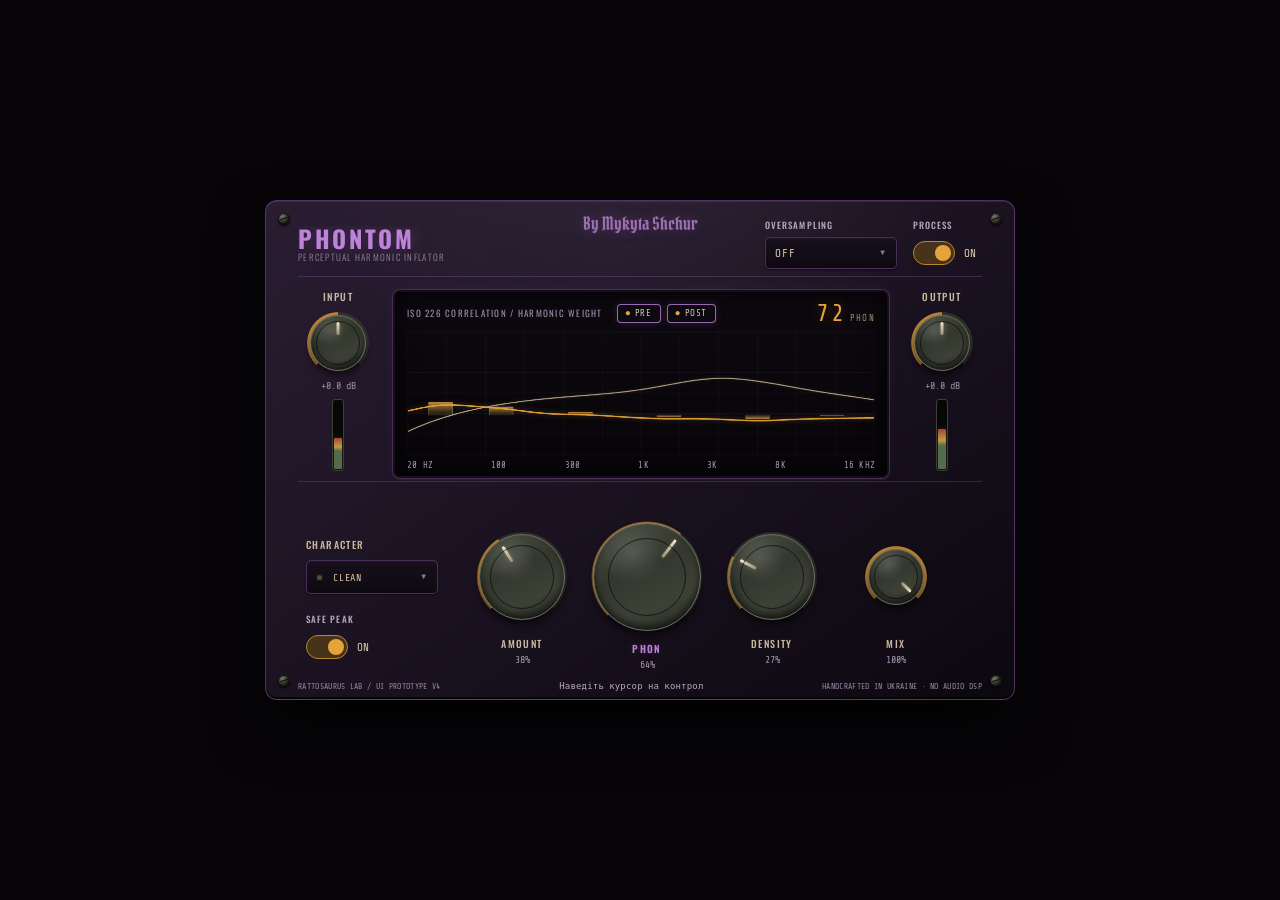
==== commit be7f6b28: "feat(ui): PHONTOM branding, header/knob layout, spectrum PRE/POST, bundled fonts Prototype: - Rename" ====
--- a/docs/index.html
+++ b/docs/index.html
@@ -3,10 +3,9 @@
 <head>
 <meta charset="utf-8" />
 <meta name="viewport" content="width=device-width, initial-scale=1" />
-<title>PHON — Perceptual Harmonic Inflator UI Prototype v4</title>
-<link rel="preconnect" href="https://fonts.googleapis.com">
-<link rel="preconnect" href="https://fonts.gstatic.com" crossorigin>
-<link href="https://fonts.googleapis.com/css2?family=Oswald:wght@300;400;500;600;700&family=Pirata+One&family=Share+Tech+Mono&display=swap" rel="stylesheet">
+<title>PHONTOM — Perceptual Harmonic Inflator UI Prototype v4</title>
+<!-- Fonts are bundled in fonts/ (Oswald, Pirata One, Share Tech Mono) so the design never falls back offline. -->
+<link rel="stylesheet" href="fonts/fonts.css">
 <style>
  :root {
  --bg: #0a070c;
@@ -61,10 +60,23 @@
 
  .topbar {
  position:absolute; left:32px; right:48px; top:16px; height:54px;
- display:grid; grid-template-columns:minmax(0,1fr) 118px; align-items:center; column-gap:24px;
+ display:grid; grid-template-columns:minmax(0,1fr) auto; align-items:center; column-gap:24px;
  border-bottom:1px solid rgba(124,79,150,.38);
  }
+ .top-actions { display:flex; align-items:center; gap:10px; }
+ /* Header modules: OVERSAMPLING and PROCESS share one box, caption style and 28px control row. */
+ .top-actions .module { width:124px; height:48px; box-sizing:border-box; padding:5px 8px; display:flex; flex-direction:column; align-items:stretch; gap:2px;
+ border:1px solid rgba(124,79,150,.42); border-radius:6px;
+ background:linear-gradient(180deg,rgba(36,24,48,.88),rgba(12,8,15,.92));
+ box-shadow:inset 0 1px 0 rgba(255,255,255,.035),0 2px 7px rgba(0,0,0,.32); }
+ .module-caption { font-family:'Oswald',sans-serif; font-weight:500; font-size:8px; line-height:10px; letter-spacing:.18em; color:#a99ab3; text-transform:uppercase; white-space:nowrap; }
+ .top-actions .process-top { display:flex; flex-direction:column; }
+ .top-actions .process-top .bypass-button { align-self:flex-end; flex:0 0 24px; margin:0; width:24px; height:24px; }
+ .top-actions .oversampling .popup-select { margin-top:0; }
+ .top-actions .oversampling .select-trigger { height:24px; }
+ .top-actions .oversampling .select-menu { top:calc(100% + 7px); bottom:auto; }
  .brand { min-width:0; display:flex; align-items:baseline; gap:12px; overflow:hidden; }
+ .brand .signature { flex:0 0 auto; padding:0; font-size:15px; color:#a47fbb; text-shadow:0 0 12px rgba(176,111,208,.3); }
  .brand .name { font-family:'Oswald',sans-serif; letter-spacing:.14em; font-size:26px; font-weight:700; color:var(--purple2); text-shadow:0 0 18px rgba(176,111,208,.28); }
  .brand .tag { min-width:0; overflow:hidden; white-space:nowrap; text-overflow:ellipsis; font-family:'Oswald',sans-serif; font-weight:300; font-size:9px; letter-spacing:.28em; color:#9a8aa6; text-transform:uppercase; }
  .serial { font-family:'Share Tech Mono',monospace; font-size:8px; color:#7a6a86; letter-spacing:.08em; white-space:nowrap; }
@@ -86,6 +98,11 @@
  .display-head { position:absolute; left:14px; right:14px; top:10px; height:26px; display:flex; justify-content:space-between; align-items:center; z-index:2; }
  .display-title { font-family:'Oswald',sans-serif; font-weight:400; font-size:9px; letter-spacing:.22em; color:#9a8aa6; }
  .phon-readout { font-family:'Share Tech Mono',monospace; color:var(--amber); letter-spacing:.08em; }
+ .spectrum-toggles { display:flex; gap:6px; margin:0 auto 0 14px; }
+ .spec-toggle { font-family:'Share Tech Mono',monospace; font-size:9px; letter-spacing:.1em; line-height:1; padding:4px 8px; border-radius:4px; cursor:pointer;
+ border:1px solid rgba(124,79,150,.5); background:#0d0910; color:#7a6a86; }
+ .spec-toggle.on { color:var(--ivory); border-color:rgba(189,131,214,.8); box-shadow:0 0 8px rgba(176,111,208,.18); }
+ .spec-toggle:focus-visible { outline:2px solid rgba(189,131,214,.55); outline-offset:1px; }
  .phon-readout strong{font-size:24px; font-weight:500; text-shadow:0 0 12px rgba(225,139,39,.35)}
  .phon-readout span{font-size:9px; color:#9a8b70; margin-left:5px}
  #scope { position:absolute; inset:0; width:100%; height:100%; }
@@ -102,8 +119,12 @@
  }
 
  .knob-unit { position:absolute; text-align:center; }
- .amount{left:146px; top:18px}.phon{left:300px; top:4px}.density{left:462px; top:18px}
- .mix{left:610px; top:12px}
+ /* All four units share one 118px knob slot, so knob centres and labels sit on the same lines. */
+ .amount{left:176px; top:7px}.phon{left:290px; top:7px}.density{left:426px; top:7px}
+ .mix{left:565px; top:7px}
+ .knob-unit .knob.large { margin:11px auto; }
+ .knob-unit .knob.hero  { margin:0 auto; }
+ .knob-unit .knob.small { margin:26px auto; }
 
  .knob {
  --angle:-135deg;
@@ -116,16 +137,20 @@
  .knob.large{width:96px;height:96px}.knob.hero{width:118px;height:118px}.knob.small{width:66px;height:66px}
  .knob-face {
  position:absolute; inset:5px; border-radius:50%;
+ /* Static surface: lighting never rotates. Only .knob-pointer turns with the value. */
  background:
- radial-gradient(circle at 36% 27%, rgba(255,255,255,.20), transparent 22%),
- conic-gradient(from 25deg,#4d5045,#161813 28%,#55584b 45%,#1b1d18 70%,#44473c 91%,#4d5045);
- border:1px solid #777967;
- box-shadow:0 6px 8px rgba(0,0,0,.62), inset 0 2px 3px rgba(255,255,255,.08), inset 0 -5px 8px rgba(0,0,0,.75);
+ radial-gradient(circle at 36% 27%, rgba(255,255,255,.14), transparent 30%),
+ linear-gradient(155deg,#4b4f43 0%,#33372d 42%,#3d4136 72%,#272a22 100%);
+ border:1px solid #6a6d5c;
+ box-shadow:0 5px 7px rgba(0,0,0,.55), inset 0 1px 2px rgba(255,255,255,.07), inset 0 -4px 7px rgba(0,0,0,.6);
+ }
+ .knob-pointer {
+ position:absolute; inset:0; pointer-events:none;
  transform:rotate(var(--angle));
  }
- .knob-face::before {
- content:""; position:absolute; left:50%; top:8px; width:3px; height:20%; transform:translateX(-50%);
- background:linear-gradient(#efe7d0,#9c8e70); border-radius:2px; box-shadow:0 0 4px rgba(255,225,167,.25);
+ .knob-pointer::before {
+ content:""; position:absolute; left:50%; top:12px; width:3px; height:19%; transform:translateX(-50%);
+ background:linear-gradient(#efe7d0,#9c8e70); border-radius:2px; box-shadow:0 0 4px rgba(255,225,167,.22);
  }
  .knob::before {
  content:""; position:absolute; inset:0; border-radius:50%;
@@ -206,7 +231,7 @@
  }
  .process-top .bypass-button { margin:0; width:28px; height:28px; justify-self:end; }
  .process-top .bypass-button::before { left:12px; top:5px; width:3px; height:10px; }
- .process-top .bypass-button::after { left:7px; top:9px; width:12px; height:12px; border-width:2px; }
+ .process-top .bypass-button::after { left:6px; top:6px; width:12px; height:12px; border-width:2px; }
 
  .footerbar { position:absolute; left:31px; right:31px; bottom:3px; height:20px; display:grid; grid-template-columns:1fr auto 1fr; align-items:center; }
  .footer-left,.footer-right { font-family:'Share Tech Mono',monospace; font-size:8px; letter-spacing:.10em; color:#8a7a98; }
@@ -215,17 +240,94 @@
 
  .tooltip { position:fixed; pointer-events:none; z-index:99; padding:6px 8px; background:#090a08; border:1px solid #4d5044; border-radius:4px; color:#bdb9a8; font-size:10px; opacity:0; transform:translateY(4px); transition:.1s; max-width:220px; }
  .tooltip.show{opacity:1;transform:translateY(0)}
+ /* ── Typography and state refinements ─────────────────────────────────── */
+ .brand .tag { font-size:9px; letter-spacing:.14em; }
+ .label, .knob-label { letter-spacing:.14em; }
+ .module-caption { font-size:9px; line-height:11px; letter-spacing:.12em; }
+ .display-title { letter-spacing:.14em; }
+ .display-footer { font-size:9px; letter-spacing:.02em; color:#a293b0; }
+ .select-option span { font-size:9px; letter-spacing:.02em; color:#9d8fab; }
+ .footer-left, .footer-right { letter-spacing:.04em; color:#9a8aa6; }
+ .knob-value { font-size:10px; color:#a596b2; }
+ .toggle-text { font-family:'Oswald',sans-serif; font-weight:500; font-size:12px; letter-spacing:.14em; color:#c9b8a0; }
+ .switch-unit { width:150px; }
+ .spec-toggle { font-size:9px; letter-spacing:.06em; color:#8f7f9c; }
+ .spec-toggle.on { color:var(--ivory); }
+ .spec-toggle.on::before { content:"● "; font-size:7px; color:var(--amber); vertical-align:1px; }
+ .spec-toggle:focus-visible { outline-offset:2px; }
+ /* ── Compact controls: one component language for field, switch and state ── */
+ .field { display:grid; gap:6px; align-content:start; min-width:0; }
+ .field-label { font-family:'Oswald',sans-serif; font-weight:500; font-size:9px; line-height:11px; letter-spacing:.12em; text-transform:uppercase; color:#b6a9bd; white-space:nowrap; }
+ .top-actions .field { width:120px; }
+ .top-actions .oversampling .popup-select { margin-top:0; }
+ .top-actions .oversampling .select-trigger { height:32px; grid-template-columns:1fr 14px; font-size:11px; }
+ .top-actions .oversampling .select-menu { top:calc(100% + 7px); bottom:auto; }
+ .switch-row { display:flex; align-items:center; gap:9px; height:32px; }
+ .switch { position:relative; box-sizing:border-box; width:42px; height:24px; padding:0; flex:0 0 auto; border:1px solid #51405e; border-radius:999px; background:#120f17; cursor:pointer; }
+ .switch-thumb { position:absolute; left:3px; top:3px; width:16px; height:16px; border-radius:50%; background:#93879b; transition:transform 100ms ease; }
+ .switch.on { border-color:#b98531; background:#47331a; }
+ .switch.on .switch-thumb { transform:translateX(18px); background:#e6a33c; }
+ .state-value { min-width:3ch; font-family:'Share Tech Mono',monospace; font-size:11px; letter-spacing:.04em; color:#d8c9a8; }
+ .switch-unit { width:120px; display:grid; gap:6px; align-content:start; }
+ .io .meter.input, .io .meter.output { position:relative; left:auto; right:auto; top:auto; width:12px; height:72px; margin:8px auto 0; }
+ .help-strip { min-width:0; overflow:hidden; white-space:nowrap; text-overflow:ellipsis; text-align:center; font-family:'Share Tech Mono',monospace; font-size:9px; letter-spacing:.02em; color:#b6a9bd; }
+ .footerbar { grid-template-columns:auto minmax(0,1fr) auto; column-gap:12px; }
+ .switch:focus-visible, .spec-toggle:focus-visible, .select-trigger:focus-visible, .select-option:focus-visible { outline:2px solid rgba(189,131,214,.7); outline-offset:3px; }
+ /* ── Header grid: brand block on the left, two aligned control cells on the right ── */
+ .topbar { top:12px; height:64px; }
+ .brand { display:grid; justify-items:start; align-content:center; gap:2px; min-width:0; }
+ .brand .name { font-size:24px; line-height:1; letter-spacing:.11em; }
+ .brand .tag { line-height:1.2; }
+ .brand .signature { font-size:14px; line-height:1.1; padding:0; color:#9a6fb0; text-shadow:0 0 14px rgba(176,111,208,.34); }
+ .top-actions { display:grid; grid-template-columns:132px 112px; grid-template-rows:auto 32px; column-gap:16px; row-gap:6px; align-items:center; }
+ .top-actions .field { display:contents; }
+ .top-actions .field-label { white-space:nowrap; }
+ .top-actions .oversampling .field-label { grid-column:1; grid-row:1; }
+ .top-actions .oversampling .popup-select { grid-column:1; grid-row:2; margin-top:0; }
+ .top-actions .oversampling .select-trigger { height:32px; box-sizing:border-box; }
+ .top-actions .process-field .field-label { grid-column:2; grid-row:1; }
+ .top-actions .process-field .switch-row { grid-column:2; grid-row:2; height:32px; }
+ .display-wrap { top:88px; }
+ .io { top:88px; }
+ /* One shared content margin: header, divider, bottom panel and footer all end at x = 32 px. */
+ .topbar, .bottom-panel, .footerbar { left:32px; right:32px; }
+ .brand-row { display:flex; align-items:baseline; gap:12px; min-width:0; }
+ /* Author line: top centre of the header. Absolute, so it does not affect the brand grid. */
+ .brand .signature { position:absolute; top:2px; left:50%; transform:translateX(-50%); white-space:nowrap; }
+ /* Knob centre line sits on the CHARACTER select centre (shell y 377). */
+ .amount, .phon, .density, .mix { top:36px; }
+ .brand .signature { font-size:18px; line-height:1; }
+ .top-actions { grid-template-columns:132px max-content; width:max-content; justify-self:end; }
+ .top-actions .process-field { width:max-content; }
+ .top-actions .process-field .switch-row { width:max-content; }
 </style>
 </head>
 <body>
 <div class="shell" id="plugin">
  <span class="screw s1"></span><span class="screw s2"></span><span class="screw s3"></span><span class="screw s4"></span>
  <div class="topbar">
- <div class="brand"><div class="name">PHON</div><div class="tag">Perceptual Harmonic Inflator</div></div>
+ <div class="brand"><div class="brand-row"><div class="name">PHONTOM</div><div class="signature">By Mykyta Shchur</div></div><div class="tag">Perceptual Harmonic Inflator</div></div>
  <div class="top-actions">
- <div class="process-top">
- <span class="process-caption">PROCESS</span>
- <div class="bypass-button on" id="processButton" role="button" tabindex="0" aria-label="Process" aria-pressed="true" data-tip="Увімкнення або байпас усього процесора."></div>
+ <div class="oversampling field">
+ <div class="field-label">Oversampling</div>
+ <div class="popup-select" id="oversamplingSelect" data-select="oversampling">
+ <button class="select-trigger" id="oversamplingTrigger" type="button" aria-haspopup="menu" aria-expanded="false" data-tip="Вибір внутрішнього oversampling. OFF залишає нативну частоту дискретизації.">
+ <span class="select-value">OFF</span><span class="select-chevron">▾</span>
+ </button>
+ <div class="select-menu" role="menu" aria-label="Oversampling mode">
+ <button class="select-option active" type="button" role="menuitem" data-value="OFF"><b>OFF</b><span>Native sample rate</span></button>
+ <button class="select-option" type="button" role="menuitem" data-value="2×"><b>2×</b><span>Low CPU / tracking</span></button>
+ <button class="select-option" type="button" role="menuitem" data-value="4×"><b>4×</b><span>Balanced quality</span></button>
+ <button class="select-option" type="button" role="menuitem" data-value="8×"><b>8×</b><span>Maximum quality</span></button>
+ </div>
+ </div>
+ </div>
+ <div class="field process-field">
+ <span class="field-label">Process</span>
+ <div class="switch-row">
+ <button class="switch on" id="processButton" type="button" role="switch" aria-label="Process" aria-checked="true" data-tip="Вмикає або вимикає обробку. OFF пропускає сигнал без змін."><span class="switch-thumb"></span></button>
+ <span class="state-value" id="processState">ON</span>
+ </div>
  </div>
  </div>
  </div>
@@ -234,18 +336,18 @@
  <div class="label">Input</div>
  <div class="knob small" data-id="input" data-min="-12" data-max="12" data-value="0" data-default="0" data-unit=" dB" data-tip="Вхідний трім перед аналізатором і генератором гармонік."><div class="knob-face"></div></div>
  <div class="subvalue" data-readout="input">0.0 dB</div>
- </div>
  <div class="meter input"><div class="meter-fill" id="meterIn"></div></div>
+ </div>
 
  <div class="io output">
  <div class="label">Output</div>
  <div class="knob small" data-id="output" data-min="-12" data-max="12" data-value="0" data-default="0" data-unit=" dB" data-tip="Вихідний трім після Safe Peak."><div class="knob-face"></div></div>
  <div class="subvalue" data-readout="output">0.0 dB</div>
- </div>
  <div class="meter output"><div class="meter-fill" id="meterOut"></div></div>
+ </div>
 
  <div class="display-wrap" data-tip="Візуалізація віртуального рівня PHON, кривої слухової чутливості та ваг шести гармонічних смуг.">
- <div class="display-head"><div class="display-title">ISO 226 CORRELATION / HARMONIC WEIGHT</div><div class="phon-readout"><strong id="phonNumber">62</strong><span>PHON</span></div></div>
+ <div class="display-head"><div class="display-title">ISO 226 CORRELATION / HARMONIC WEIGHT</div><div class="spectrum-toggles" role="group" aria-label="Spectrum layers"><button class="spec-toggle on" type="button" data-layer="showPre" aria-pressed="true" data-tip="Спектр до обробки (вхід). Перемикає світлу криву.">PRE</button><button class="spec-toggle on" type="button" data-layer="showPost" aria-pressed="true" data-tip="Спектр після обробки (вихід). Перемикає бурштинову криву.">POST</button></div><div class="phon-readout"><strong id="phonNumber">62</strong><span>PHON</span></div></div>
  <canvas id="scope" width="996" height="380"></canvas>
  <div class="display-footer"><span>20 HZ</span><span>100</span><span>300</span><span>1K</span><span>3K</span><span>8K</span><span>16 KHZ</span></div>
  </div>
@@ -267,7 +369,7 @@
  </div>
 
  <div class="switch-unit">
- <span class="toggle-text">SAFE PEAK</span><div class="toggle on" id="safePeak" role="switch" tabindex="0" aria-checked="true" aria-label="Safe Peak" data-tip="Імітація true-peak захисту. У прототипі змінює поведінку вихідного індикатора."></div>
+ <span class="field-label">Safe Peak</span><div class="switch-row"><div class="switch on" id="safePeak" role="switch" tabindex="0" aria-checked="true" aria-label="Safe Peak" data-tip="Імітація true-peak захисту. У прототипі змінює поведінку вихідного індикатора."><span class="switch-thumb"></span></div><span class="state-value" id="safePeakState">ON</span></div>
  </div>
 
  <div class="knob-unit amount">
@@ -290,40 +392,24 @@
  <div class="knob-label">MIX</div><div class="knob-value" data-readout="mix">100%</div>
  </div>
 
- <div class="oversampling">
- <div class="label">Oversampling</div>
- <div class="popup-select" id="oversamplingSelect" data-select="oversampling">
- <button class="select-trigger" id="oversamplingTrigger" type="button" aria-haspopup="menu" aria-expanded="false" data-tip="Вибір внутрішнього oversampling. OFF залишає нативну частоту дискретизації.">
- <span class="select-led"></span><span class="select-value">OFF</span><span class="select-chevron">▾</span>
- </button>
- <div class="select-menu" role="menu" aria-label="Oversampling mode">
- <button class="select-option active" type="button" role="menuitem" data-value="OFF"><b>OFF</b><span>Native sample rate</span></button>
- <button class="select-option" type="button" role="menuitem" data-value="2×"><b>2×</b><span>Low CPU / tracking</span></button>
- <button class="select-option" type="button" role="menuitem" data-value="4×"><b>4×</b><span>Balanced quality</span></button>
- <button class="select-option" type="button" role="menuitem" data-value="8×"><b>8×</b><span>Maximum quality</span></button>
- </div>
- </div>
- </div>
  </div>
  <div class="footerbar">
  <div class="footer-left">RATTOSAURUS LAB / UI PROTOTYPE V4</div>
- <div class="signature">By Mykyta Shchurr</div>
+ <div class="help-strip" id="helpStrip">Наведіть курсор на контрол</div>
  <div class="footer-right">HANDCRAFTED IN UKRAINE · NO AUDIO DSP</div>
- </div>
 </div>
-<div class="tooltip" id="tooltip"></div>
 <script>
 (() => {
  'use strict';
 
  const state = {
  input: 0, output: 0, amount: 38, phon: 64, density: 27, mix: 100,
- character: 'CLEAN', safePeak: true, process: true, oversampling: 'OFF'
+ character: 'CLEAN', safePeak: true, process: true, oversampling: 'OFF',
+ showPre: true, showPost: true
  };
 
  const canvas = document.getElementById('scope');
  const ctx = canvas.getContext('2d');
- const tooltip = document.getElementById('tooltip');
  const meterIn = document.getElementById('meterIn');
  const meterOut = document.getElementById('meterOut');
  let phase = 0;
@@ -392,7 +478,7 @@
  ctx.lineWidth = 2.2;
  ctx.shadowColor = 'rgba(230,163,60,.25)';
  ctx.shadowBlur = 8;
- ctx.stroke();
+ if (state.showPre) ctx.stroke();
  ctx.shadowBlur = 0;
 
  ctx.beginPath();
@@ -407,7 +493,7 @@
  ctx.lineWidth = 3;
  ctx.shadowColor = state.process ? 'rgba(230,163,60,.45)' : 'transparent';
  ctx.shadowBlur = 12;
- ctx.stroke();
+ if (state.showPost) ctx.stroke();
  ctx.restore();
 
  const virtualPhon = Math.round(30 + state.phon * .62 + state.input * .45 + state.amount * .06);
@@ -435,6 +521,9 @@
 
  const knobs = [...document.querySelectorAll('.knob[data-id]')];
  knobs.forEach(knob => {
+ const pointer = document.createElement('span');
+ pointer.className = 'knob-pointer';
+ knob.appendChild(pointer);
  knob.tabIndex = 0;
  knob.setAttribute('role', 'slider');
  const caption = knob.parentElement.querySelector('.label, .knob-label');
@@ -541,6 +630,7 @@
  state.safePeak = !state.safePeak;
  safePeakToggle.classList.toggle('on', state.safePeak);
  safePeakToggle.setAttribute('aria-checked', String(state.safePeak));
+ document.getElementById('safePeakState').textContent = state.safePeak ? 'ON' : 'OFF';
  }
  safePeakToggle.addEventListener('click', toggleSafePeak);
  safePeakToggle.addEventListener('keydown', event => {
@@ -554,7 +644,8 @@
  function toggleProcess() {
  state.process = !state.process;
  processButton.classList.toggle('on', state.process);
- processButton.setAttribute('aria-pressed', String(state.process));
+ processButton.setAttribute('aria-checked', String(state.process));
+ document.getElementById('processState').textContent = state.process ? 'ON' : 'OFF';
  draw();
  }
  processButton.addEventListener('click', toggleProcess);
@@ -565,16 +656,25 @@
  }
  });
 
+ document.querySelectorAll('.spec-toggle').forEach(button => {
+ button.addEventListener('click', () => {
+ const layer = button.dataset.layer;
+ state[layer] = !state[layer];
+ button.classList.toggle('on', state[layer]);
+ button.setAttribute('aria-pressed', String(state[layer]));
+ draw();
+ });
+ });
+
+ const helpStrip = document.getElementById('helpStrip');
+ const helpDefault = helpStrip.textContent;
  document.querySelectorAll('[data-tip]').forEach(element => {
- element.addEventListener('mouseenter', () => {
- tooltip.textContent = element.dataset.tip;
- tooltip.classList.add('show');
- });
- element.addEventListener('mousemove', event => {
- tooltip.style.left = `${event.clientX + 12}px`;
- tooltip.style.top = `${event.clientY + 12}px`;
- });
- element.addEventListener('mouseleave', () => tooltip.classList.remove('show'));
+ const show = () => { helpStrip.textContent = element.dataset.tip; };
+ const hide = () => { helpStrip.textContent = helpDefault; };
+ element.addEventListener('mouseenter', show);
+ element.addEventListener('focus', show);
+ element.addEventListener('mouseleave', hide);
+ element.addEventListener('blur', hide);
  });
 
  function fitPrototypeToViewport() {
--- a/docs/fonts/fonts.css
+++ b/docs/fonts/fonts.css
@@ -0,0 +1,252 @@
+/* cyrillic-ext */
+@font-face {
+  font-family: 'Oswald';
+  font-style: normal;
+  font-weight: 300;
+  font-display: swap;
+  src: url(TK3iWkUHHAIjg752FD8Ghe4.woff2) format('woff2');
+  unicode-range: U+0460-052F, U+1C80-1C8A, U+20B4, U+2DE0-2DFF, U+A640-A69F, U+FE2E-FE2F;
+}
+/* cyrillic */
+@font-face {
+  font-family: 'Oswald';
+  font-style: normal;
+  font-weight: 300;
+  font-display: swap;
+  src: url(TK3iWkUHHAIjg752HT8Ghe4.woff2) format('woff2');
+  unicode-range: U+0301, U+0400-045F, U+0490-0491, U+04B0-04B1, U+2116;
+}
+/* vietnamese */
+@font-face {
+  font-family: 'Oswald';
+  font-style: normal;
+  font-weight: 300;
+  font-display: swap;
+  src: url(TK3iWkUHHAIjg752Fj8Ghe4.woff2) format('woff2');
+  unicode-range: U+0102-0103, U+0110-0111, U+0128-0129, U+0168-0169, U+01A0-01A1, U+01AF-01B0, U+0300-0301, U+0303-0304, U+0308-0309, U+0323, U+0329, U+1EA0-1EF9, U+20AB;
+}
+/* latin-ext */
+@font-face {
+  font-family: 'Oswald';
+  font-style: normal;
+  font-weight: 300;
+  font-display: swap;
+  src: url(TK3iWkUHHAIjg752Fz8Ghe4.woff2) format('woff2');
+  unicode-range: U+0100-02BA, U+02BD-02C5, U+02C7-02CC, U+02CE-02D7, U+02DD-02FF, U+0304, U+0308, U+0329, U+1D00-1DBF, U+1E00-1E9F, U+1EF2-1EFF, U+2020, U+20A0-20AB, U+20AD-20C4, U+2113, U+2C60-2C7F, U+A720-A7FF;
+}
+/* latin */
+@font-face {
+  font-family: 'Oswald';
+  font-style: normal;
+  font-weight: 300;
+  font-display: swap;
+  src: url(TK3iWkUHHAIjg752GT8G.woff2) format('woff2');
+  unicode-range: U+0000-00FF, U+0131, U+0152-0153, U+02BB-02BC, U+02C6, U+02DA, U+02DC, U+0304, U+0308, U+0329, U+2000-206F, U+20AC, U+2122, U+2191, U+2193, U+2212, U+2215, U+FEFF, U+FFFD;
+}
+/* cyrillic-ext */
+@font-face {
+  font-family: 'Oswald';
+  font-style: normal;
+  font-weight: 400;
+  font-display: swap;
+  src: url(TK3iWkUHHAIjg752FD8Ghe4.woff2) format('woff2');
+  unicode-range: U+0460-052F, U+1C80-1C8A, U+20B4, U+2DE0-2DFF, U+A640-A69F, U+FE2E-FE2F;
+}
+/* cyrillic */
+@font-face {
+  font-family: 'Oswald';
+  font-style: normal;
+  font-weight: 400;
+  font-display: swap;
+  src: url(TK3iWkUHHAIjg752HT8Ghe4.woff2) format('woff2');
+  unicode-range: U+0301, U+0400-045F, U+0490-0491, U+04B0-04B1, U+2116;
+}
+/* vietnamese */
+@font-face {
+  font-family: 'Oswald';
+  font-style: normal;
+  font-weight: 400;
+  font-display: swap;
+  src: url(TK3iWkUHHAIjg752Fj8Ghe4.woff2) format('woff2');
+  unicode-range: U+0102-0103, U+0110-0111, U+0128-0129, U+0168-0169, U+01A0-01A1, U+01AF-01B0, U+0300-0301, U+0303-0304, U+0308-0309, U+0323, U+0329, U+1EA0-1EF9, U+20AB;
+}
+/* latin-ext */
+@font-face {
+  font-family: 'Oswald';
+  font-style: normal;
+  font-weight: 400;
+  font-display: swap;
+  src: url(TK3iWkUHHAIjg752Fz8Ghe4.woff2) format('woff2');
+  unicode-range: U+0100-02BA, U+02BD-02C5, U+02C7-02CC, U+02CE-02D7, U+02DD-02FF, U+0304, U+0308, U+0329, U+1D00-1DBF, U+1E00-1E9F, U+1EF2-1EFF, U+2020, U+20A0-20AB, U+20AD-20C4, U+2113, U+2C60-2C7F, U+A720-A7FF;
+}
+/* latin */
+@font-face {
+  font-family: 'Oswald';
+  font-style: normal;
+  font-weight: 400;
+  font-display: swap;
+  src: url(TK3iWkUHHAIjg752GT8G.woff2) format('woff2');
+  unicode-range: U+0000-00FF, U+0131, U+0152-0153, U+02BB-02BC, U+02C6, U+02DA, U+02DC, U+0304, U+0308, U+0329, U+2000-206F, U+20AC, U+2122, U+2191, U+2193, U+2212, U+2215, U+FEFF, U+FFFD;
+}
+/* cyrillic-ext */
+@font-face {
+  font-family: 'Oswald';
+  font-style: normal;
+  font-weight: 500;
+  font-display: swap;
+  src: url(TK3iWkUHHAIjg752FD8Ghe4.woff2) format('woff2');
+  unicode-range: U+0460-052F, U+1C80-1C8A, U+20B4, U+2DE0-2DFF, U+A640-A69F, U+FE2E-FE2F;
+}
+/* cyrillic */
+@font-face {
+  font-family: 'Oswald';
+  font-style: normal;
+  font-weight: 500;
+  font-display: swap;
+  src: url(TK3iWkUHHAIjg752HT8Ghe4.woff2) format('woff2');
+  unicode-range: U+0301, U+0400-045F, U+0490-0491, U+04B0-04B1, U+2116;
+}
+/* vietnamese */
+@font-face {
+  font-family: 'Oswald';
+  font-style: normal;
+  font-weight: 500;
+  font-display: swap;
+  src: url(TK3iWkUHHAIjg752Fj8Ghe4.woff2) format('woff2');
+  unicode-range: U+0102-0103, U+0110-0111, U+0128-0129, U+0168-0169, U+01A0-01A1, U+01AF-01B0, U+0300-0301, U+0303-0304, U+0308-0309, U+0323, U+0329, U+1EA0-1EF9, U+20AB;
+}
+/* latin-ext */
+@font-face {
+  font-family: 'Oswald';
+  font-style: normal;
+  font-weight: 500;
+  font-display: swap;
+  src: url(TK3iWkUHHAIjg752Fz8Ghe4.woff2) format('woff2');
+  unicode-range: U+0100-02BA, U+02BD-02C5, U+02C7-02CC, U+02CE-02D7, U+02DD-02FF, U+0304, U+0308, U+0329, U+1D00-1DBF, U+1E00-1E9F, U+1EF2-1EFF, U+2020, U+20A0-20AB, U+20AD-20C4, U+2113, U+2C60-2C7F, U+A720-A7FF;
+}
+/* latin */
+@font-face {
+  font-family: 'Oswald';
+  font-style: normal;
+  font-weight: 500;
+  font-display: swap;
+  src: url(TK3iWkUHHAIjg752GT8G.woff2) format('woff2');
+  unicode-range: U+0000-00FF, U+0131, U+0152-0153, U+02BB-02BC, U+02C6, U+02DA, U+02DC, U+0304, U+0308, U+0329, U+2000-206F, U+20AC, U+2122, U+2191, U+2193, U+2212, U+2215, U+FEFF, U+FFFD;
+}
+/* cyrillic-ext */
+@font-face {
+  font-family: 'Oswald';
+  font-style: normal;
+  font-weight: 600;
+  font-display: swap;
+  src: url(TK3iWkUHHAIjg752FD8Ghe4.woff2) format('woff2');
+  unicode-range: U+0460-052F, U+1C80-1C8A, U+20B4, U+2DE0-2DFF, U+A640-A69F, U+FE2E-FE2F;
+}
+/* cyrillic */
+@font-face {
+  font-family: 'Oswald';
+  font-style: normal;
+  font-weight: 600;
+  font-display: swap;
+  src: url(TK3iWkUHHAIjg752HT8Ghe4.woff2) format('woff2');
+  unicode-range: U+0301, U+0400-045F, U+0490-0491, U+04B0-04B1, U+2116;
+}
+/* vietnamese */
+@font-face {
+  font-family: 'Oswald';
+  font-style: normal;
+  font-weight: 600;
+  font-display: swap;
+  src: url(TK3iWkUHHAIjg752Fj8Ghe4.woff2) format('woff2');
+  unicode-range: U+0102-0103, U+0110-0111, U+0128-0129, U+0168-0169, U+01A0-01A1, U+01AF-01B0, U+0300-0301, U+0303-0304, U+0308-0309, U+0323, U+0329, U+1EA0-1EF9, U+20AB;
+}
+/* latin-ext */
+@font-face {
+  font-family: 'Oswald';
+  font-style: normal;
+  font-weight: 600;
+  font-display: swap;
+  src: url(TK3iWkUHHAIjg752Fz8Ghe4.woff2) format('woff2');
+  unicode-range: U+0100-02BA, U+02BD-02C5, U+02C7-02CC, U+02CE-02D7, U+02DD-02FF, U+0304, U+0308, U+0329, U+1D00-1DBF, U+1E00-1E9F, U+1EF2-1EFF, U+2020, U+20A0-20AB, U+20AD-20C4, U+2113, U+2C60-2C7F, U+A720-A7FF;
+}
+/* latin */
+@font-face {
+  font-family: 'Oswald';
+  font-style: normal;
+  font-weight: 600;
+  font-display: swap;
+  src: url(TK3iWkUHHAIjg752GT8G.woff2) format('woff2');
+  unicode-range: U+0000-00FF, U+0131, U+0152-0153, U+02BB-02BC, U+02C6, U+02DA, U+02DC, U+0304, U+0308, U+0329, U+2000-206F, U+20AC, U+2122, U+2191, U+2193, U+2212, U+2215, U+FEFF, U+FFFD;
+}
+/* cyrillic-ext */
+@font-face {
+  font-family: 'Oswald';
+  font-style: normal;
+  font-weight: 700;
+  font-display: swap;
+  src: url(TK3iWkUHHAIjg752FD8Ghe4.woff2) format('woff2');
+  unicode-range: U+0460-052F, U+1C80-1C8A, U+20B4, U+2DE0-2DFF, U+A640-A69F, U+FE2E-FE2F;
+}
+/* cyrillic */
+@font-face {
+  font-family: 'Oswald';
+  font-style: normal;
+  font-weight: 700;
+  font-display: swap;
+  src: url(TK3iWkUHHAIjg752HT8Ghe4.woff2) format('woff2');
+  unicode-range: U+0301, U+0400-045F, U+0490-0491, U+04B0-04B1, U+2116;
+}
+/* vietnamese */
+@font-face {
+  font-family: 'Oswald';
+  font-style: normal;
+  font-weight: 700;
+  font-display: swap;
+  src: url(TK3iWkUHHAIjg752Fj8Ghe4.woff2) format('woff2');
+  unicode-range: U+0102-0103, U+0110-0111, U+0128-0129, U+0168-0169, U+01A0-01A1, U+01AF-01B0, U+0300-0301, U+0303-0304, U+0308-0309, U+0323, U+0329, U+1EA0-1EF9, U+20AB;
+}
+/* latin-ext */
+@font-face {
+  font-family: 'Oswald';
+  font-style: normal;
+  font-weight: 700;
+  font-display: swap;
+  src: url(TK3iWkUHHAIjg752Fz8Ghe4.woff2) format('woff2');
+  unicode-range: U+0100-02BA, U+02BD-02C5, U+02C7-02CC, U+02CE-02D7, U+02DD-02FF, U+0304, U+0308, U+0329, U+1D00-1DBF, U+1E00-1E9F, U+1EF2-1EFF, U+2020, U+20A0-20AB, U+20AD-20C4, U+2113, U+2C60-2C7F, U+A720-A7FF;
+}
+/* latin */
+@font-face {
+  font-family: 'Oswald';
+  font-style: normal;
+  font-weight: 700;
+  font-display: swap;
+  src: url(TK3iWkUHHAIjg752GT8G.woff2) format('woff2');
+  unicode-range: U+0000-00FF, U+0131, U+0152-0153, U+02BB-02BC, U+02C6, U+02DA, U+02DC, U+0304, U+0308, U+0329, U+2000-206F, U+20AC, U+2122, U+2191, U+2193, U+2212, U+2215, U+FEFF, U+FFFD;
+}
+/* latin-ext */
+@font-face {
+  font-family: 'Pirata One';
+  font-style: normal;
+  font-weight: 400;
+  font-display: swap;
+  src: url(I_urMpiDvgLdLh0fAtofhiGOrq_B.woff2) format('woff2');
+  unicode-range: U+0100-02BA, U+02BD-02C5, U+02C7-02CC, U+02CE-02D7, U+02DD-02FF, U+0304, U+0308, U+0329, U+1D00-1DBF, U+1E00-1E9F, U+1EF2-1EFF, U+2020, U+20A0-20AB, U+20AD-20C4, U+2113, U+2C60-2C7F, U+A720-A7FF;
+}
+/* latin */
+@font-face {
+  font-family: 'Pirata One';
+  font-style: normal;
+  font-weight: 400;
+  font-display: swap;
+  src: url(I_urMpiDvgLdLh0fAtofhi-Org.woff2) format('woff2');
+  unicode-range: U+0000-00FF, U+0131, U+0152-0153, U+02BB-02BC, U+02C6, U+02DA, U+02DC, U+0304, U+0308, U+0329, U+2000-206F, U+20AC, U+2122, U+2191, U+2193, U+2212, U+2215, U+FEFF, U+FFFD;
+}
+/* latin */
+@font-face {
+  font-family: 'Share Tech Mono';
+  font-style: normal;
+  font-weight: 400;
+  font-display: swap;
+  src: url(J7aHnp1uDWRBEqV98dVQztYldFcLowEF.woff2) format('woff2');
+  unicode-range: U+0000-00FF, U+0131, U+0152-0153, U+02BB-02BC, U+02C6, U+02DA, U+02DC, U+0304, U+0308, U+0329, U+2000-206F, U+20AC, U+2122, U+2191, U+2193, U+2212, U+2215, U+FEFF, U+FFFD;
+}
